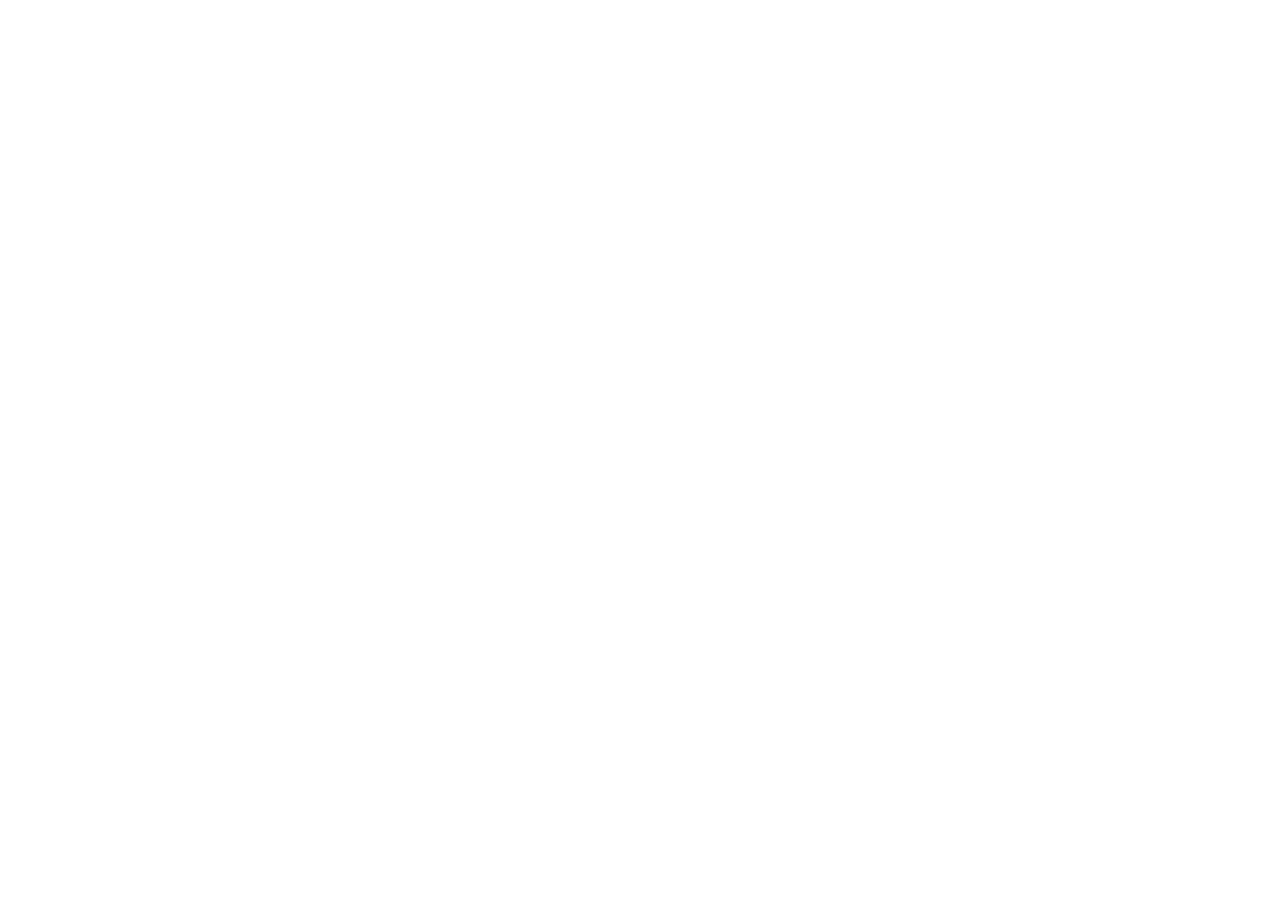
==== portfolio/index.html @ e1af678b "init: start Portfolio task" ====
<!DOCTYPE html>
<html lang="en">
<head>
    <meta charset="UTF-8">
    <meta http-equiv="X-UA-Compatible" content="IE=edge">
    <meta name="viewport" content="width=device-width, initial-scale=1.0">
    <title>Portfolio</title>
</head>
<body>
    
</body>
</html>
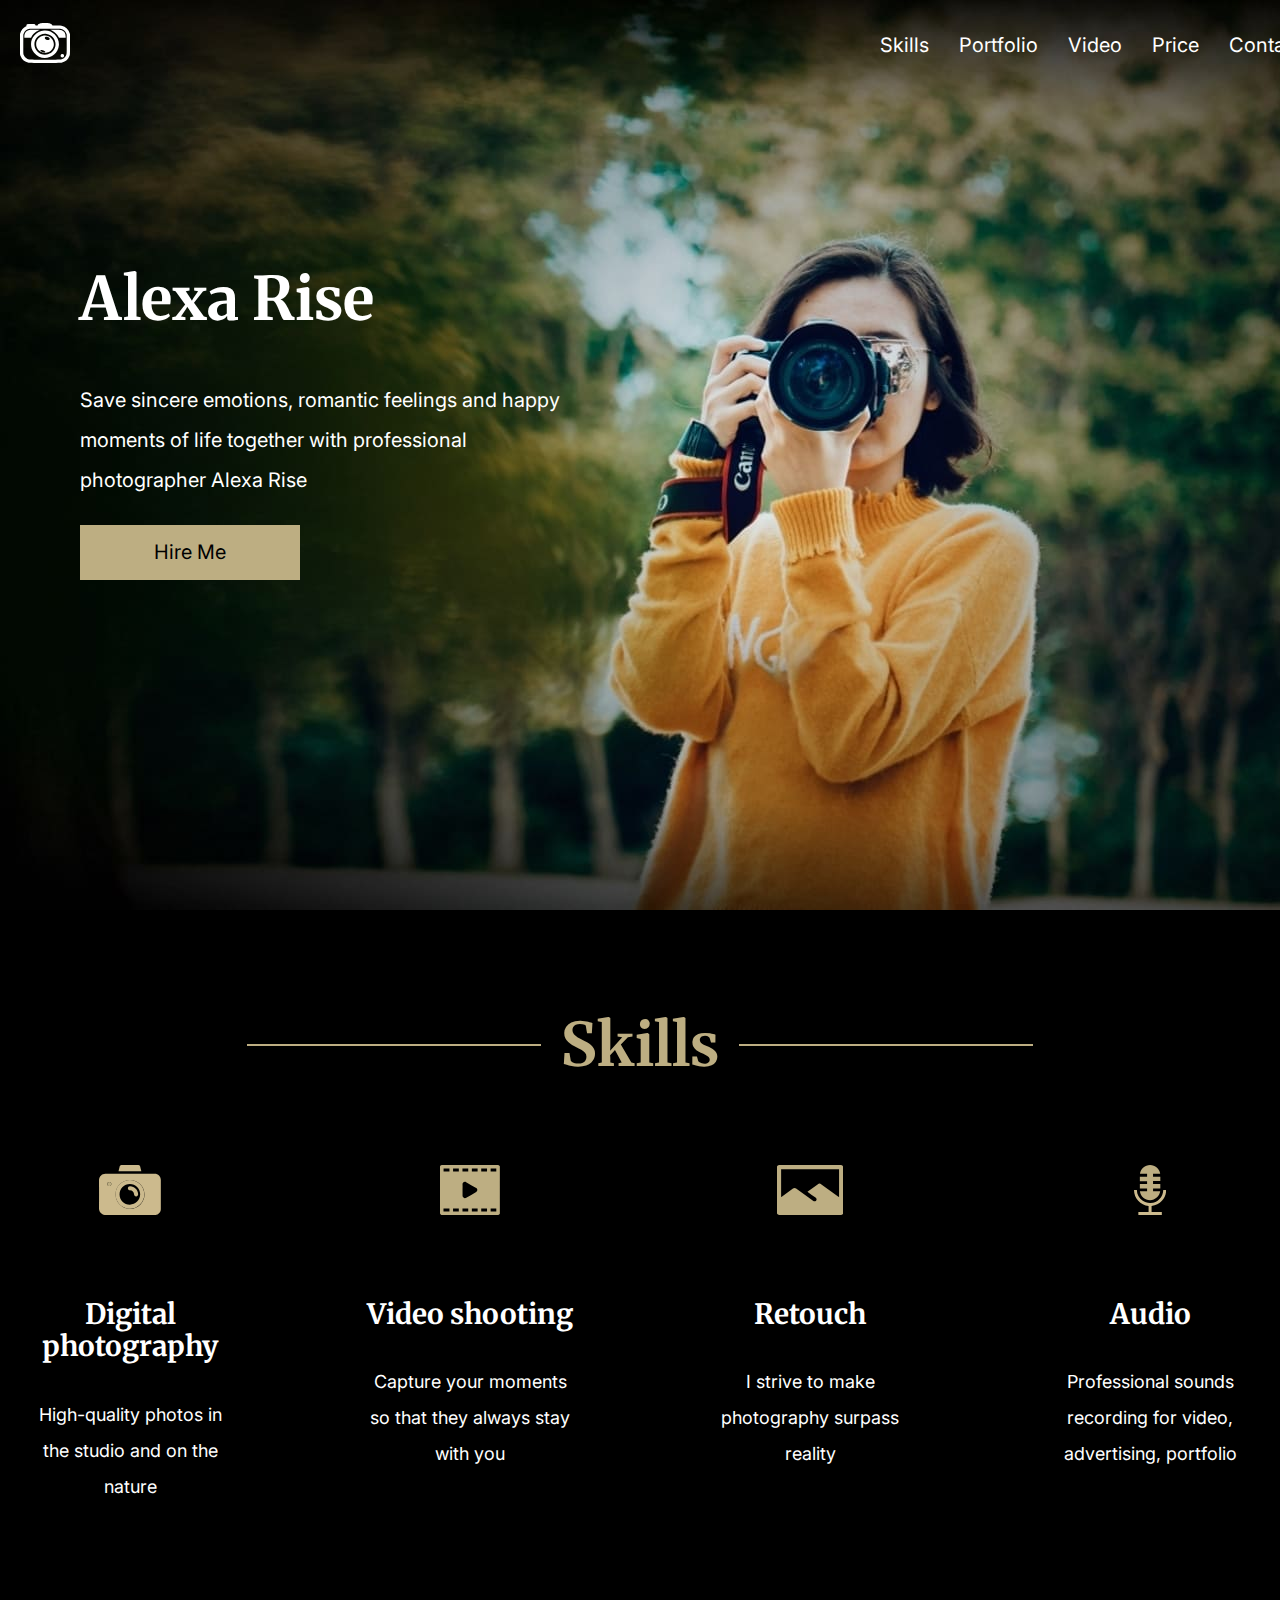
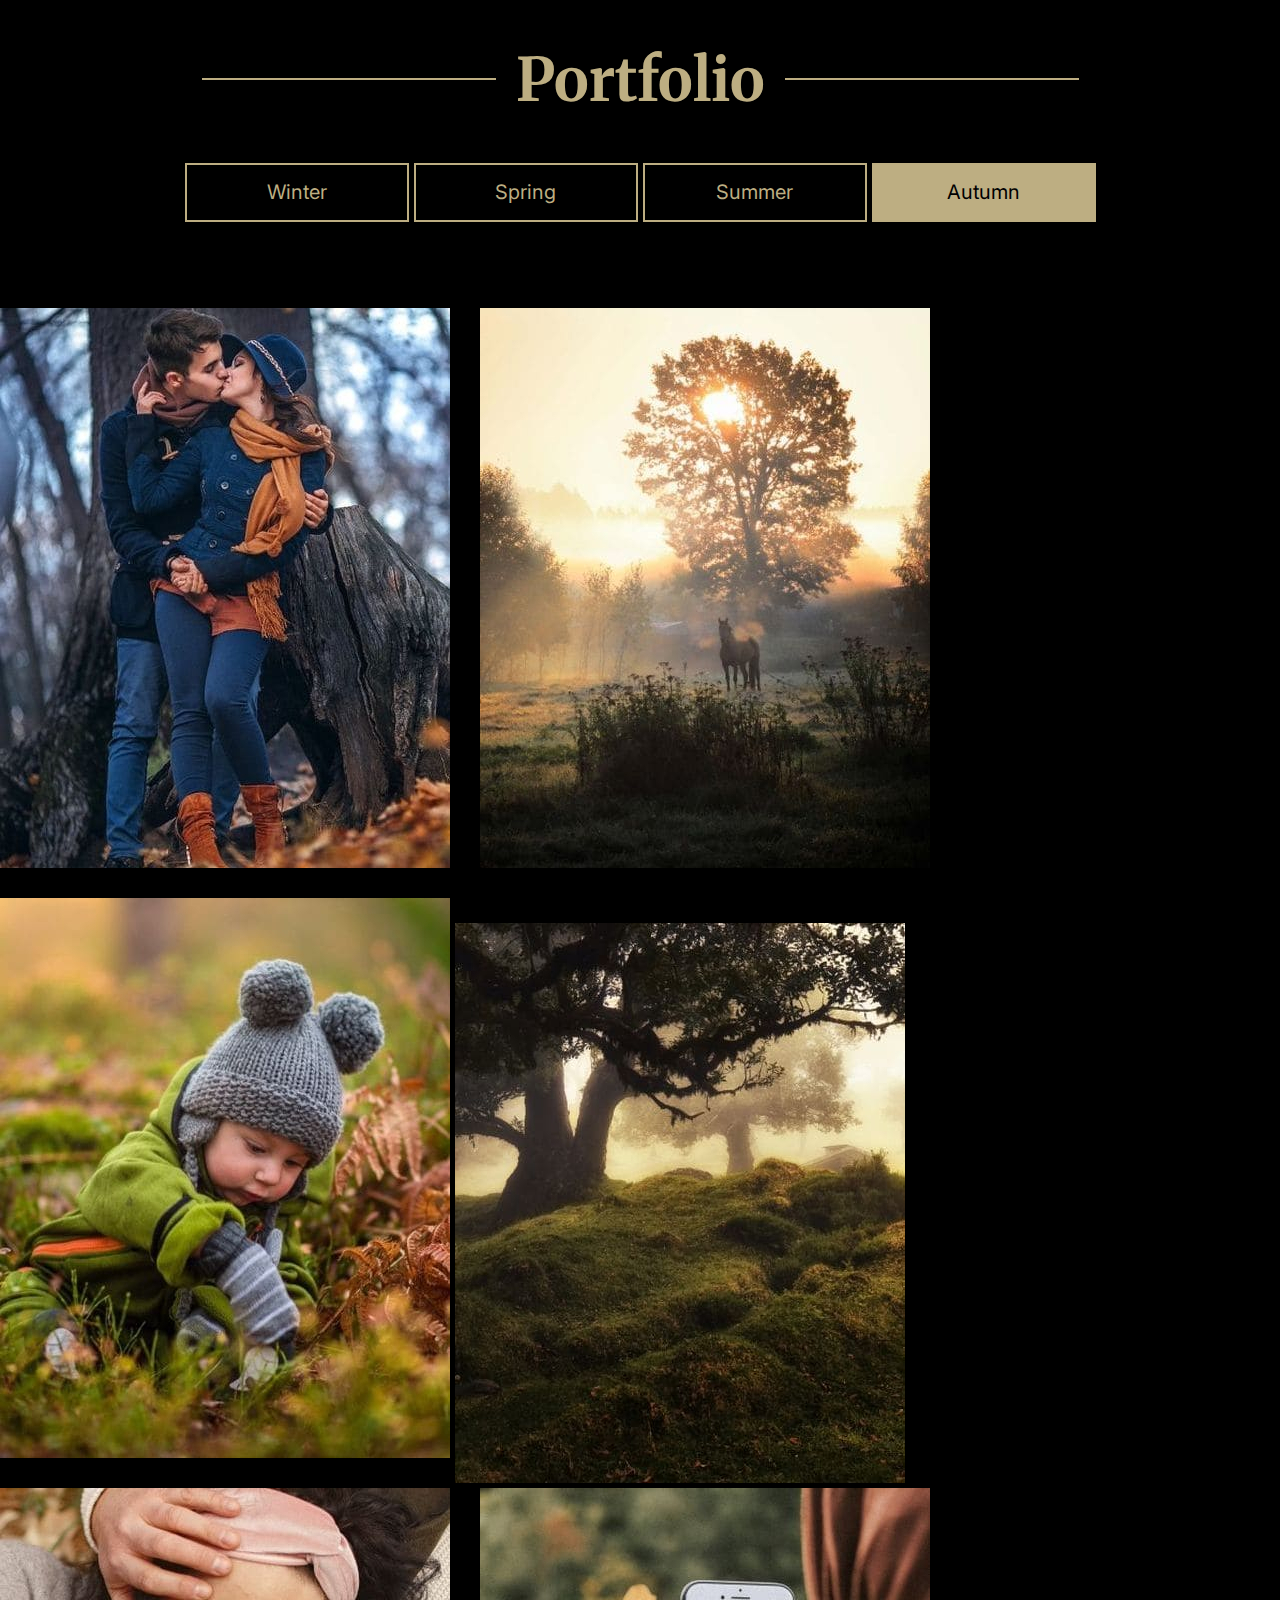
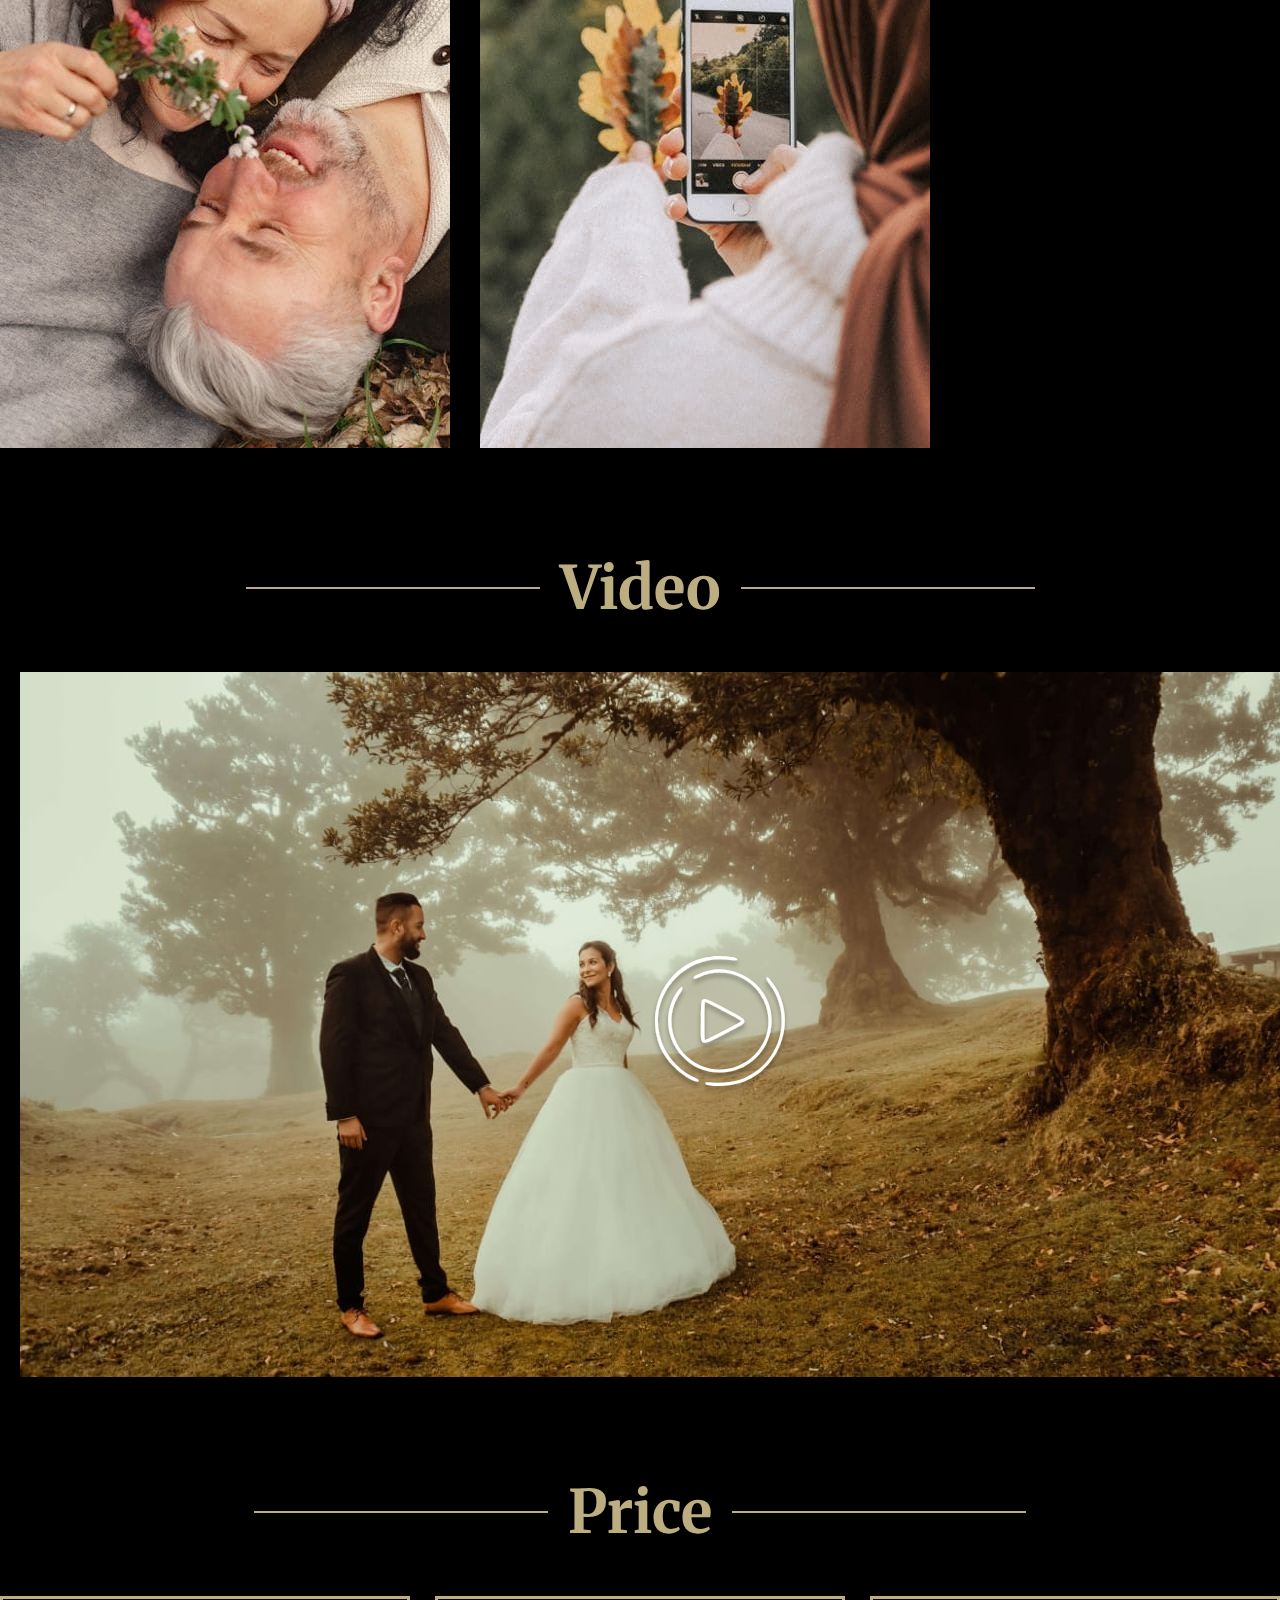
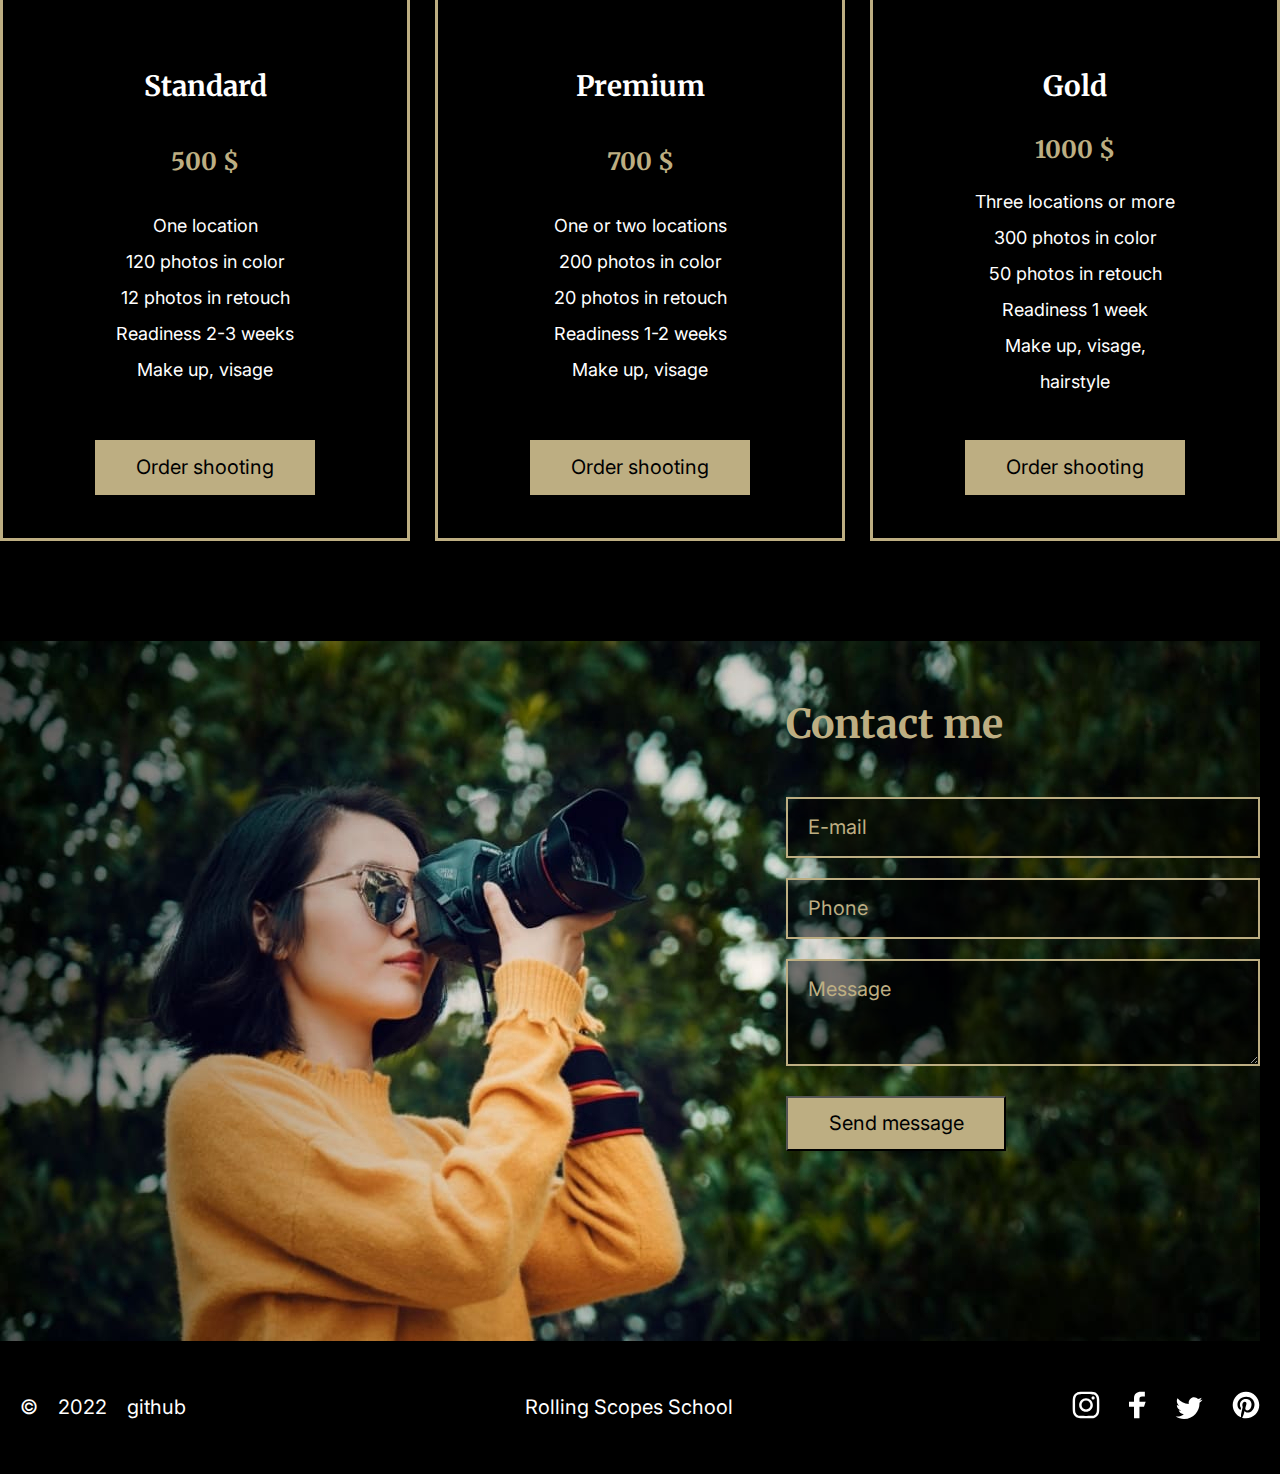
==== commit 398b6b37: "feat: update index.html,style.css and add images" ====
--- a/portfolio/index.html
+++ b/portfolio/index.html
@@ -4,9 +4,289 @@
     <meta charset="UTF-8">
     <meta http-equiv="X-UA-Compatible" content="IE=edge">
     <meta name="viewport" content="width=device-width, initial-scale=1.0">
+    <link rel="preconnect" href="https://fonts.googleapis.com">
+    <link rel="preconnect" href="https://fonts.gstatic.com" crossorigin>
+    <link href="https://fonts.googleapis.com/css2?family=Inter&family=Merriweather:wght@700&display=swap" rel="stylesheet">
+    <link rel="stylesheet" href="css/normalize.css">
+    <link rel="stylesheet" href="css/style.css">
     <title>Portfolio</title>
 </head>
 <body>
-    
+    <div class="wrapper">
+        <main class="page">
+            <div class="main-block container">
+                <header class="header">
+                    <div class="header-container container">
+                        <a href="#" class="header_logo">
+                            <svg class="logo" width="50" height="40" viewBox="0 0 50 40" fill="none" xmlns="http://www.w3.org/2000/svg">
+                                <path d="M20.4506 0.259178C19.0919 0.696909 17.9456 1.47652 17.6601 2.15634L17.5398 2.4419L15.6561 2.43301L15.4116 1.93006C15.2253 1.54668 15.063 1.3708 14.7263 1.18701L14.2864 0.945911H11.1062C6.93498 0.945911 6.40895 1.15341 6.40895 2.80355V3.26796L5.69955 3.61478C3.08441 4.8924 1.03538 7.41602 0.225789 10.3546L0.000346208 11.1748V21.2584C0.000346208 32.2698 -0.0327188 31.5584 0.547422 33.1166C1.84798 36.6086 4.86291 39.1352 8.54916 39.8258C9.78859 40.0581 40.2114 40.0581 41.4508 39.8258C45.1371 39.1362 48.152 36.6096 49.4526 33.1166C50.0327 31.5584 49.9997 32.2698 49.9997 21.2584V11.1748L49.7832 10.4031C48.649 6.36468 45.7433 3.61182 41.6342 2.67905C41.02 2.53972 40.2134 2.50514 36.6765 2.46858L32.4532 2.42412L32.3369 2.14745C32.0504 1.46565 30.8209 0.645527 29.4663 0.233488C28.3992 -0.0915987 21.4756 -0.0718366 20.4506 0.259178V0.259178ZM40.0601 5.82221C43.053 6.12555 45.3856 7.95256 46.3976 10.7874L46.6731 11.5591L46.7012 20.871C46.7332 31.5189 46.7653 31.0218 45.9236 32.7342C44.9758 34.662 43.064 36.1205 40.9288 36.5453C39.7856 36.7726 10.2114 36.7726 9.07118 36.5453C6.91594 36.1145 5.0112 34.6284 4.00923 32.5949C3.24473 31.0426 3.26677 31.4072 3.29883 20.871L3.32689 11.5591L3.63149 10.7163C4.60841 8.01679 6.9961 6.11666 9.77356 5.82912C10.9589 5.7066 38.8517 5.69968 40.0601 5.82122V5.82221ZM9.51706 6.88837C6.37889 7.34191 4.35391 9.89419 4.35391 13.398V14.6954H11.0661L11.2915 14.2369C12.2845 12.2123 14.2844 10.0167 16.4357 8.58692C17.2402 8.05236 19.3614 6.97631 19.6109 6.97631C19.669 6.97631 19.7161 6.93284 19.7161 6.87948C19.7161 6.76091 10.3457 6.76782 9.51706 6.88738V6.88837ZM30.2839 6.85478C30.2839 6.90023 30.4492 6.99509 30.6506 7.06524C33.7206 8.12943 37.462 11.4702 38.7385 14.2863L38.9249 14.6964H45.6471V13.399C45.6471 10.1284 44.1341 7.98418 41.1462 7.01683C40.5581 6.82612 30.2849 6.67395 30.2849 6.85576L30.2839 6.85478ZM24.0707 7.51779C12.6663 8.61558 7.13237 20.9748 14.0931 29.7976C21.7892 39.5512 37.8768 34.7015 38.8858 22.3236C39.5611 14.0343 32.2528 6.73126 24.0707 7.51779V7.51779ZM26.6638 10.9455C33.2327 11.8753 37.3277 18.963 34.8278 25.0774C31.9482 32.1216 22.708 33.9279 17.4136 28.4804C10.3908 21.2544 16.5819 9.51871 26.6638 10.9455V10.9455ZM23.8723 12.5719C17.9617 13.395 14.553 19.3474 16.8885 24.7701C19.5698 30.9942 28.5605 31.7659 32.376 26.1001C36.5512 19.9007 31.2949 11.5394 23.8723 12.5719V12.5719ZM27.7168 13.9098C28.8581 14.2596 29.7118 15.0768 29.7318 15.8366C29.7779 17.5886 26.2289 17.5332 25.0416 15.7635C24.1388 14.4187 25.747 13.3051 27.7168 13.9098V13.9098ZM22.701 27.2552C23.7821 27.4805 25.3923 28.4557 25.3923 28.8846C25.3923 29.8865 21.7581 29.2393 20.697 28.0486C19.9636 27.2245 20.8564 26.8708 22.701 27.2552V27.2552ZM41.9128 30.9991C39.8938 31.6167 40.2846 34.3863 42.3897 34.3794C44.5309 34.3725 44.6902 31.2629 42.564 30.9734C42.3486 30.9438 42.056 30.9556 41.9128 31.0001V30.9991Z" fill="white"/>
+                            </svg>
+                        </a>
+                        <nav class="header-menu">
+                            <ul class="menu-list">
+                                <li class="menu-item">
+                                    <a href="#" class="menu-link">Skills</a>
+                                </li>
+                                <li class="menu-item">
+                                    <a href="#" class="menu-link">Portfolio</a>
+                                </li>
+                                <li class="menu-item">
+                                    <a href="#" class="menu-link">Video</a>
+                                </li>
+                                <li class="menu-item">
+                                    <a href="#" class="menu-link">Price</a>
+                                </li>
+                                <li class="menu-item">
+                                    <a href="#" class="menu-link">Contacts</a>
+                                </li>
+                            </ul>
+                        </nav>
+                        <div class="site-language">
+                            <a href="" class="language active-lang">
+                                en
+                            </a>
+                            /
+                            <a href="" class="language">
+                                ru
+                            </a>
+                        </div>
+                    </div>
+                </header>
+                <section class="hero">
+                    <div class="container">
+                        <div class="hero-block-body">
+                            <h1 class="hero-name">
+                                Alexa Rise
+                            </h1>
+                            <div class="hero-block-text">
+                                Save sincere emotions, romantic feelings and happy moments of life together with professional photographer Alexa Rise
+                            </div>
+                            <a href="#" class="hero-button page-button">
+                                Hire Me
+                            </a>
+                        </div>
+                    </div>
+                </section>
+            </div>
+            <section class="skills">
+                <div class="container">
+                    <h2 class="skills-title section-title">
+                        Skills
+                    </h2>
+                    <div class="skills-list">
+                        <div class="skills-card">
+                            <div class="skill-icon">
+                                <img src="image/camera.svg" alt="camera" class="icon">
+                            </div>
+                            <h3 class="card-title">
+                                Digital photography
+                            </h3>
+                            <div class="card-text">
+                                High-quality photos in the studio and on the nature
+                            </div>
+                        </div>
+                        <div class="skills-card">
+                            <div class="skill-icon">
+                                <img src="image/video.svg" alt="video" class="icon">
+                            </div>
+                            <h3 class="card-title">
+                                Video shooting
+                            </h3>
+                            <div class="card-text">
+                                Capture your moments so that they always stay with you
+                            </div>
+                        </div>
+                        <div class="skills-card">
+                            <div class="skill-icon">
+                                <img src="image/image.svg" alt="image" class="icon">
+                            </div>
+                            <h3 class="card-title">
+                                Retouch
+                            </h3>
+                            <div class="card-text">
+                                I strive to make photography surpass reality
+                            </div>
+                        </div>
+                        <div class="skills-card">
+                            <div class="skill-icon">
+                                <img src="image/mic.svg" alt="microphone" class="icon">
+                            </div>
+                            <h3 class="card-title">
+                                Audio
+                            </h3>
+                            <div class="card-text">
+                                Professional sounds recording for video, advertising, portfolio
+                            </div>
+                        </div>
+                    </div>
+                </div>
+            </section>
+            <section class="Portfolio">
+                <div class="container">
+                    <h2 class="portfolio-title section-title">
+                        Portfolio
+                    </h2>
+                    <div class="portfolio-seasons">
+                        <a href="#" class="season-button page-button">
+                            Winter
+                        </a>
+                        <a href="#" class="season-button page-button">
+                            Spring
+                        </a>
+                        <a href="#" class="season-button page-button">
+                            Summer
+                        </a>
+                        <a href="#" class="season-button page-button season-active">
+                            Autumn
+                        </a>
+                    </div>
+                    <div class="seasons-photos">
+                        <img src="image/portfolio/portfolio-img.jpg" alt="seasons=photo" class="seasons-photo-item">
+                        <img src="image/portfolio/portfolio-img (1).jpg" alt="seasons=photo" class="seasons-photo-item">
+                        <img src="image/portfolio/portfolio-img (2).jpg" alt="seasons=photo" class="seasons-photo-item">
+                        <img src="image/portfolio/portfolio-img (3).jpg" alt="seasons=photo" class="seasons-photo-item">
+                        <img src="image/portfolio/portfolio-img (4).jpg" alt="seasons=photo" class="seasons-photo-item">
+                        <img src="image/portfolio/portfolio-img (5).jpg" alt="seasons=photo" class="seasons-photo-item">
+                    </div>
+                </div>
+            </section>
+            <section class="video">
+                <div class="video-container container">
+                    <h2 class="video-title section-title">
+                        Video
+                    </h2>
+                    <div class="video-player">
+                        <svg class="video-play" width="138" height="138" viewBox="0 0 138 138" fill="none" xmlns="http://www.w3.org/2000/svg">
+                            <g filter="url(#filter0_d_1129_113)">
+                            <path d="M62.521 0.135756C62.0219 0.256219 59.5699 0.686444 57.0729 1.09115C10.1741 8.69813 -12.0083 65.9044 17.0263 104.367C26.0681 116.344 46.8323 129.907 47.8607 124.506C47.9895 123.832 46.7534 122.978 43.6854 121.624C31.0991 116.065 19.7097 105.112 13.4955 92.5938C-9.07443 47.1276 29.5402 -4.32316 79.965 4.02855C87.5399 5.28362 88.8555 2.66785 81.4319 1.11133C78.053 0.402793 64.344 -0.304558 62.521 0.135756ZM62.8236 13.5428C53.9562 14.8495 42.5455 19.3897 42.5455 21.6114C42.5455 23.3353 43.8261 23.2018 48.5063 20.9901C74.1424 8.87794 105.354 22.1307 114.64 49.0717C130.075 93.8525 79.1194 131.76 40.427 104.279C18.9264 89.009 13.9684 58.679 29.4031 36.8396C33.4989 31.0443 31.3436 28.5941 27.1612 34.2915C1.39221 69.3967 28.2964 118.982 71.7711 116.507C115.658 114.008 136.641 61.4206 106.441 29.6195C95.3694 17.9613 77.5088 11.378 62.8242 13.5416L62.8236 13.5428ZM115.588 21.4488C114.688 22.349 115.376 23.9601 118.257 27.704C139.62 55.458 132.626 96.943 103.294 116.46C90.0768 125.255 78.472 127.692 56.7708 126.233C54.7271 126.096 54.3491 126.252 54.3491 127.237C54.3491 131.711 80.324 130.498 93.2029 125.422C130.968 110.539 145.858 62.4947 123.094 28.9739C118.774 22.6137 116.602 20.4347 115.588 21.4488ZM51.2645 44.1107C50.191 45.2964 50.099 46.6867 49.9347 64.2031C49.6647 92.9997 46.7985 92.1292 81.569 73.8111C98.5145 64.8832 98.6095 65.1633 74.3056 52.4144C55.3039 42.4468 53.3949 41.7584 51.2645 44.1107ZM72.2637 55.0052C90.726 64.6482 90.8221 64.7081 89.5308 65.7798C88.0829 66.9821 55.1615 84 54.285 84C53.5812 84 53.4412 80.8353 53.4412 64.9324C53.4412 51.5575 53.6388 45.8642 54.1022 45.8642C54.4654 45.8642 62.6379 49.9778 72.2637 55.0052Z" fill="white"/>
+                            </g>
+                            <defs>
+                            <filter id="filter0_d_1129_113" x="0" y="-0.000488281" width="137.865" height="138" filterUnits="userSpaceOnUse" color-interpolation-filters="sRGB">
+                            <feFlood flood-opacity="0" result="BackgroundImageFix"/>
+                            <feColorMatrix in="SourceAlpha" type="matrix" values="0 0 0 0 0 0 0 0 0 0 0 0 0 0 0 0 0 0 127 0" result="hardAlpha"/>
+                            <feOffset dy="4"/>
+                            <feGaussianBlur stdDeviation="2"/>
+                            <feComposite in2="hardAlpha" operator="out"/>
+                            <feColorMatrix type="matrix" values="0 0 0 0 0 0 0 0 0 0 0 0 0 0 0 0 0 0 0.25 0"/>
+                            <feBlend mode="normal" in2="BackgroundImageFix" result="effect1_dropShadow_1129_113"/>
+                            <feBlend mode="normal" in="SourceGraphic" in2="effect1_dropShadow_1129_113" result="shape"/>
+                            </filter>
+                            </defs>
+                            </svg>
+                    </div>
+                </div>
+            </section>
+            <section class="price">
+                <div class="container">
+                    <h2 class="price-title section-title">
+                        Price
+                    </h2>
+                    <div class="price-cards">
+                        <div class="price-card">
+                            <h3 class="card-title">
+                                Standard
+                            </h3>
+                            <div class="card-price">500 $</div>
+                            <div class="card-text">
+                                One location <br>
+                                120 photos in color <br>
+                                12 photos in retouch
+                                Readiness 2-3 weeks
+                                Make up, visage
+                            </div>
+                            <a href="#" class="card-order page-button">
+                                Order shooting
+                            </a>
+                        </div>
+                        <div class="price-card">
+                            <h3 class="card-title">
+                                Premium
+                            </h3>
+                            <div class="card-price">700 $</div>
+                            <div class="card-text">
+                                One or two locations
+                                200 photos in color <br>
+                                20 photos in retouch
+                                Readiness 1-2 weeks
+                                Make up, visage
+                            </div>
+                            <a href="#" class="card-order page-button">
+                                Order shooting
+                            </a>
+                        </div>
+                        <div class="price-card">
+                            <h3 class="card-title">
+                                Gold
+                            </h3>
+                            <div class="card-price">1000 $</div>
+                            <div class="card-text">
+                                Three locations or more
+                                300 photos in color <br>
+                                50 photos in retouch
+                                Readiness 1 week <br>
+                                Make up, visage, hairstyle
+                            </div>
+                            <a href="#" class="card-order page-button">
+                                Order shooting
+                            </a>
+                        </div>
+                    </div>
+                </div>
+            </section>
+            <section class="contacts">
+                <div class="container">
+                    <div class="contacts-block">
+                        <div class="contact-inner-block">
+                            <h2 class="contacts-title">Contact me</h2>
+                            <form action="post" class="contacts-form">
+                                <input placeholder="E-mail" type="email" class="contact-mail contact-form-item">
+                                <input placeholder="Phone" type="tel" class="contact-phone contact-form-item">
+                                <textarea placeholder="Message" class="contact-text contact-form-item" name="" id="" cols="30" rows="3"></textarea>
+                                <button class="page-button contact-button">Send message</button>
+                            </form>
+                        </div>
+                    </div>
+                </div>
+            </section>
+            <footer class="footer">
+                <div class="footer-container container">
+                    <div class="github">
+                        <div class="copy-right">
+                            &copy;
+                        </div>
+                        <div class="creation-time">
+                            2022
+                        </div>
+                        <a href="https://github.com/ordinary2" class="github-link">github</a>
+                    </div>
+                    <div class="rs-school">
+                        <a href="https://rs.school/" class="rs-school-link">Rolling Scopes School</a>
+                    </div>
+                    <div class="social-links">
+                        <a href="" class="social-link">
+                            <svg width="28" height="28" viewBox="0 0 28 28" fill="none" xmlns="http://www.w3.org/2000/svg">
+                                <path d="M15.36 0.666992C17.76 0.666992 18.267 0.693992 19.493 0.746992C20.906 0.813992 21.88 1.03999 22.72 1.37399C23.6 1.70699 24.347 2.17399 25.08 2.90699C25.827 3.63999 26.28 4.38699 26.627 5.26699C26.96 6.10699 27.174 7.07999 27.24 8.50699C27.307 9.77399 27.32 10.267 27.32 12.934V15.067C27.32 17.734 27.307 18.227 27.24 19.494C27.217 20.659 26.994 21.764 26.604 22.788L26.626 22.721C26.279 23.601 25.826 24.348 25.093 25.081C24.346 25.828 23.6 26.281 22.72 26.628C21.88 26.961 20.907 27.175 19.493 27.241C18.226 27.308 17.72 27.321 15.053 27.321H12.933C10.266 27.321 9.77296 27.308 8.49296 27.241C7.32796 27.218 6.22296 26.995 5.19896 26.605L5.26596 26.627C4.34296 26.274 3.55596 25.753 2.90696 25.094L2.90596 25.093C2.23996 24.441 1.71396 23.649 1.37396 22.764L1.35896 22.719C0.991964 21.763 0.768964 20.657 0.745964 19.502V19.492C0.692964 18.45 0.662964 17.229 0.662964 16.002C0.662964 15.776 0.663964 15.55 0.665964 15.325V15.359V12.626C0.665964 10.226 0.692964 9.71899 0.745964 8.49299C0.812964 7.07999 1.03896 6.10599 1.35896 5.26599C1.70596 4.38599 2.15896 3.63899 2.90596 2.90599C3.55096 2.23899 4.33996 1.71599 5.22296 1.38699L5.26596 1.37299C6.22096 1.00199 7.32596 0.773992 8.48096 0.746992H8.49296C9.71996 0.693992 10.226 0.666992 12.626 0.666992H15.36ZM15.387 3.06699H12.6C10.293 3.06699 9.79996 3.09399 8.59996 3.14699C7.30696 3.19999 6.59996 3.41399 6.13296 3.59999C5.50596 3.83999 5.06596 4.13299 4.59996 4.59999C4.13396 5.06699 3.83996 5.50699 3.59996 6.13299C3.42696 6.59999 3.19996 7.30599 3.14696 8.61299C3.09396 9.81299 3.06696 10.293 3.06696 12.613V15.386C3.06696 17.706 3.09396 18.186 3.14696 19.386C3.19996 20.679 3.41396 21.386 3.59996 21.853C3.83996 22.48 4.13296 22.92 4.59996 23.386C5.06696 23.852 5.50696 24.146 6.13296 24.386C6.59996 24.573 7.30596 24.786 8.61296 24.839C9.90596 24.906 10.373 24.919 13.253 24.919H14.733C17.626 24.919 18.08 24.906 19.386 24.839C20.679 24.786 21.386 24.572 21.853 24.386C22.48 24.146 22.92 23.853 23.386 23.386C23.852 22.919 24.146 22.479 24.386 21.853C24.573 21.386 24.786 20.68 24.839 19.386C24.906 18.079 24.919 17.626 24.919 14.733V13.266C24.919 10.373 24.906 9.90599 24.839 8.59899C24.786 7.30599 24.572 6.59899 24.386 6.13199C24.16 5.53099 23.819 5.01799 23.387 4.59999L23.386 4.59899C22.966 4.16599 22.454 3.82499 21.881 3.60799L21.853 3.59899C21.121 3.32299 20.275 3.15799 19.391 3.14599H19.386C18.358 3.09399 17.155 3.06399 15.944 3.06399C15.748 3.06399 15.552 3.06499 15.356 3.06599H15.386L15.387 3.06699ZM14 7.14699C17.781 7.14699 20.847 10.212 20.847 13.994C20.847 17.776 17.782 20.841 14 20.841C10.219 20.841 7.15296 17.776 7.15296 13.994C7.15296 10.212 10.218 7.14699 14 7.14699ZM14 9.54699C11.544 9.54699 9.55296 11.538 9.55296 13.994C9.55296 16.45 11.544 18.441 14 18.441C16.456 18.441 18.447 16.45 18.447 13.994C18.447 11.538 16.456 9.54699 14 9.54699ZM21.107 5.27999C21.991 5.27999 22.707 5.99599 22.707 6.87999C22.707 7.76399 21.991 8.47999 21.107 8.47999C20.223 8.47999 19.507 7.76399 19.507 6.87999C19.507 5.99599 20.223 5.27999 21.107 5.27999Z" fill="white"/>
+                            </svg>
+                        </a>
+                        <a href="" class="social-link">
+                            <svg width="17" height="28" viewBox="0 0 17 28" fill="none" xmlns="http://www.w3.org/2000/svg">
+                                <path d="M5.04 27.333L5 15.666H0V10.666H5V7.33302C5 2.84002 7.787 0.666016 11.8 0.666016C13.72 0.666016 15.373 0.799016 15.853 0.866016V5.57302H13.066C10.893 5.57302 10.466 6.61302 10.466 8.13302V10.666H16.666L14.999 15.666H10.466V27.333H5.039H5.04Z" fill="white"/>
+                            </svg>
+                        </a>
+                        <a href="" class="social-link">
+                            <svg width="28" height="22" viewBox="0 0 28 22" fill="none" xmlns="http://www.w3.org/2000/svg">
+                                <path d="M27.333 2.83998C26.333 3.33298 25.333 3.50698 24.16 3.66698C25.333 2.99998 26.16 1.99998 26.493 0.666984C25.488 1.27498 24.317 1.73798 23.07 1.98898L23 2.00098C21.969 0.986984 20.56 0.354984 19.004 0.333984H19C16.16 0.333984 13.667 2.84098 13.667 5.84098C13.667 6.33398 13.667 6.66798 13.84 7.00098C9.26197 6.82298 5.22097 4.66398 2.52897 1.36198L2.50697 1.33398C2.08197 2.05998 1.83097 2.93198 1.83097 3.86298C1.83097 3.97198 1.83397 4.08098 1.84097 4.18898L1.83997 4.17398C1.87397 6.05198 2.84897 7.69498 4.31297 8.65498L4.33397 8.66798C3.49397 8.66798 2.66697 8.33498 1.82697 8.00098C1.82697 10.668 3.66697 12.841 6.15997 13.334C5.66697 13.507 5.15997 13.507 4.66697 13.507C4.33397 13.507 3.99997 13.507 3.66697 13.334C4.33397 15.507 6.33397 17.174 8.83997 17.174C7.03997 18.629 4.72397 19.509 2.20297 19.509C2.13197 19.509 2.06097 19.508 1.98997 19.507H2.00097H0.667969C3.03297 21.016 5.90397 21.936 8.98397 22H9.00097C19.001 22 24.508 13.667 24.508 6.49298V5.82598C25.655 5.03598 26.601 4.03898 27.311 2.88198L27.335 2.83998H27.333Z" fill="white"/>
+                            </svg>                                
+                        </a>
+                        <a href="" class="social-link">
+                            <svg width="28" height="28" viewBox="0 0 28 28" fill="none" xmlns="http://www.w3.org/2000/svg">
+                                <path d="M14 0.666992C6.65699 0.693992 0.713989 6.65299 0.713989 14C0.713989 19.599 4.16599 24.393 9.05699 26.368L9.14599 26.4C9.01299 25.347 8.91899 23.733 9.18599 22.573L10.746 15.946C10.746 15.946 10.346 15.146 10.346 13.973C10.346 12.12 11.426 10.746 12.773 10.746C13.906 10.746 14.466 11.599 14.466 12.613C14.466 13.76 13.733 15.466 13.346 17.053C13.026 18.386 14.013 19.466 15.333 19.466C17.706 19.466 19.52 16.973 19.52 13.373C19.52 10.173 17.227 7.95999 13.947 7.95999C13.871 7.95599 13.783 7.95399 13.694 7.95399C10.505 7.95399 7.92099 10.539 7.92099 13.727C7.92099 13.729 7.92099 13.731 7.92099 13.733C7.92099 14.88 8.36099 16.106 8.90799 16.773C9.01499 16.906 9.02799 17.026 8.98799 17.16L8.61499 18.667C8.56199 18.907 8.41499 18.974 8.17499 18.854C6.49499 18.067 5.45499 15.654 5.45499 13.681C5.45499 9.48099 8.52199 5.62799 14.282 5.62799C18.895 5.62799 22.509 8.90799 22.509 13.321C22.509 17.921 19.602 21.614 15.576 21.614C14.243 21.614 12.963 20.907 12.536 20.081L11.696 23.241C11.265 24.578 10.704 25.739 10.008 26.804L10.042 26.748C11.212 27.12 12.558 27.335 13.953 27.335C21.317 27.335 27.286 21.365 27.286 14.002C27.286 6.65499 21.344 0.695992 14.004 0.668992H14.001L14 0.666992Z" fill="white"/>
+                            </svg>
+                        </a>
+                    </div>
+                </div>
+            </footer>
+        </main>
+    </div>
 </body>
 </html>--- a/portfolio/css/style.css
+++ b/portfolio/css/style.css
@@ -0,0 +1,395 @@
+body {
+    background: #000;
+    font-size: 20px;
+    font-family: "Inter";
+    color: #fff;
+    font-weight: normal;
+}
+
+h2 {
+    font-size: 60px;
+    font-family: "Merriweather";
+    font-weight: 700;
+    color: #BDAE82;
+}
+
+a {
+    padding: 0;
+    color: #fff;
+}
+
+.wrapper {
+    overflow: hidden;
+    min-height: 100%;
+}
+
+.container {
+    max-width: 1440px;
+    margin: 0 auto;
+}
+
+.section-title {
+    display: flex;
+    align-items: center;
+    justify-content: center;
+    margin-top: 100px;
+}
+
+.section-title::before {
+    display: inline-flex;
+    content: " ";
+    width: 294px;
+    height: 2px;
+    background: #BDAE82;
+    margin: 0 20px;
+}
+
+.section-title::after {
+    display: inline-flex;
+    content: " ";
+    width: 294px;
+    height: 2px;
+    background: #BDAE82;
+    margin: 0 20px;
+}
+
+/* -------HEADER------------------------------------------- */
+
+.header-container {
+    display: flex;
+    min-height: 90px;
+    align-items: center;
+}
+
+.logo path {
+    transition: fill 0.3s ease;
+}
+
+.logo:hover path {
+    fill: #BDAE82;
+}
+
+.header_logo {
+    margin-left: 20px;
+}
+
+.header-menu {
+    margin-left: 810px;
+}
+
+.menu-list {
+    display: flex;
+    padding-left: 0;
+}
+
+.menu-item {
+    list-style: none;
+    padding-right: 30px;
+}
+
+.menu-item:last-child {
+    padding-right: 31px;
+}
+
+.menu-link {
+    transition: ease 0.3s;
+}
+
+.language {
+    transition: ease 0.3s;
+}
+
+.menu-link:hover, .language:hover {
+    color: #BDAE82;
+}
+
+.menu-link, .language {
+    text-decoration: none;
+}
+
+.active-lang {
+    color: #BDAE82;
+}
+
+/*---- HERO ------------------------------ */
+
+.hero-block-body {
+    padding: 134px 0 330px 80px;
+}
+
+.main-block {
+    background-image: url("../image/bg.png");
+    background-repeat: no-repeat;
+    
+}
+
+.hero-block-body {
+    width: 490px;
+}
+
+.hero-name {
+    font-size: 60px;
+    font-family: "Merriweather";
+    margin-bottom: 47px;
+}
+
+.hero-block-text {
+    line-height: 40px;
+    margin-bottom: 25px;
+}
+
+.page-button {
+    display: inline-flex;
+    width: 220px;
+    height: 55px;
+    background: #BDAE82;
+    align-items: center;
+    justify-content: center;
+    color: #000;
+    text-decoration: none;
+    transition: ease 0.3s;
+}
+
+.page-button:hover {
+    color: #fff;
+}
+
+/* ---- SKILLS ------------------------------------------ */
+
+.skills-title {
+    margin-bottom: 86px;
+}
+
+.skills-list {
+    display: flex;
+    justify-content: center;
+}
+
+.skills-card {
+    display: flex;
+    flex-direction: column;
+    align-items: center;
+    width: 280px;
+    text-align: center;
+}
+
+.skills-card:not(:last-child) {
+    margin-right: 80px;
+}
+
+
+.skill-icon {
+    margin-bottom: 50px;
+}
+
+.card-title {
+    margin-bottom: 20px;
+}
+
+.card-text {
+    font-size: 18px;
+    line-height: 36px;
+}
+
+/* ---PORTFOLIO----------------------- */
+
+.portfolio-seasons {
+    display: flex;
+    justify-content: center;
+}
+
+.season-button {
+    background: #000;
+    border: 2px solid #BDAE82;
+    color: #BDAE82;
+    margin-bottom: 86px;
+}
+
+.season-button:not(:last-child) {
+    margin-right: 5px;
+}
+
+.season-button:hover {
+    color: #fff;
+}
+
+.season-active {
+    background: #BDAE82;
+    color: #000;
+}
+
+.seasons-photo-item:first-child {
+    margin: 0 25px 25px 0;
+}
+
+.seasons-photo-item:nth-child(2) {
+    margin: 0 25px 25px 0;
+}
+
+.seasons-photo-item:nth-child(3) {
+    margin: 0 0 25px 0;
+}
+
+.seasons-photo-item:nth-child(4) {
+    margin: 0 25px 0 0;
+}
+
+.seasons-photo-item:nth-child(5) {
+    margin: 0 25px 0 0;
+}
+
+/* ---VIDEO-------------------------------------------- */
+
+.video-player {
+    display: flex;
+    background-image: url("../image/video/video-player.png");
+    background-repeat: no-repeat;
+    width: 1400px;
+    height: 705px;
+    margin-left: 20px;
+    justify-content: center;
+    align-items: center;
+    cursor: pointer;
+}
+
+.video-player path {
+    transition: fill 0.3s ease;
+}
+
+.video-play:hover path {
+    fill: #BDAE82;
+}
+
+/* ---PRICE-----------------------------------------*/
+
+.price {
+    margin-bottom: 100px;
+}
+
+.price-cards {
+    display: flex;
+}
+
+.price-card {
+    display: flex;
+    flex-direction: column;
+    width: 444px;
+    border: 3px solid #BDAE82;
+    padding: 43px 0;
+    align-items: center;
+    text-align: center;
+    justify-content: space-between;
+}
+
+.price-card:not(:last-child) {
+    margin-right: 25px;
+}
+
+.card-title {
+    font-family: "Merriweather";
+    margin-bottom: 34px;
+    font-weight: 700;
+    font-size: 28px;
+}
+
+.card-price {
+    font-family: "Merriweather";
+    color: #BDAE82;
+    font-size: 24px;
+    font-weight: 700;
+    margin-bottom: 20px;
+}
+
+.card-text {
+    margin-bottom: 40px;
+    width: 206px;
+}
+
+/* ---CONTACTS---------------------------------*/
+
+.contacts-block {
+    background-image: url("../image/contacts/contacts.jpg");
+    background-repeat: no-repeat;
+    display: flex;
+    flex-direction: column;
+    align-items: end;
+    margin-right: 20px;
+}
+
+.contact-form-item{
+    background: rgba(0, 0, 0, 0.5);
+    border: 2px solid #BDAE82;
+    padding: 17px 0 17px 20px;
+    width: 450px;
+    margin-bottom: 20px;
+    color:#BDAE82;
+}
+
+.contact-form-item::placeholder {
+    color: #BDAE82;
+}
+
+.contacts-form {
+    display: flex;
+    flex-direction: column;
+}
+
+.contacts-title {
+    font-size: 40px;
+    margin-top: 60px;
+    margin-bottom: 50px;
+}
+
+.contact-text {
+    margin-bottom: 30px;
+}
+
+.contact-button {
+    margin-bottom: 190px;
+    cursor: pointer;
+}
+
+/* ----FOOTER------------------------------------*/
+
+.footer-container {
+    display: flex;
+    justify-content: space-between;
+    padding: 50px 20px;
+    align-items: center;
+}
+
+.github {
+    display: flex;
+}
+
+.copy-right {
+    margin-right: 20px;
+}
+
+.creation-time {
+    margin-right: 20px;
+}
+
+.github-link {
+    text-decoration: none;
+}
+
+.rs-school-link {
+    text-decoration: none;
+}
+
+.social-link {
+    text-decoration: none;
+}
+
+.social-link svg path {
+    transition: fill 0.3s ease;
+}
+
+.social-link:not(:last-child) {
+    margin-right: 24px;
+}
+
+.social-link:hover svg path {
+    fill: #BDAE82;
+}